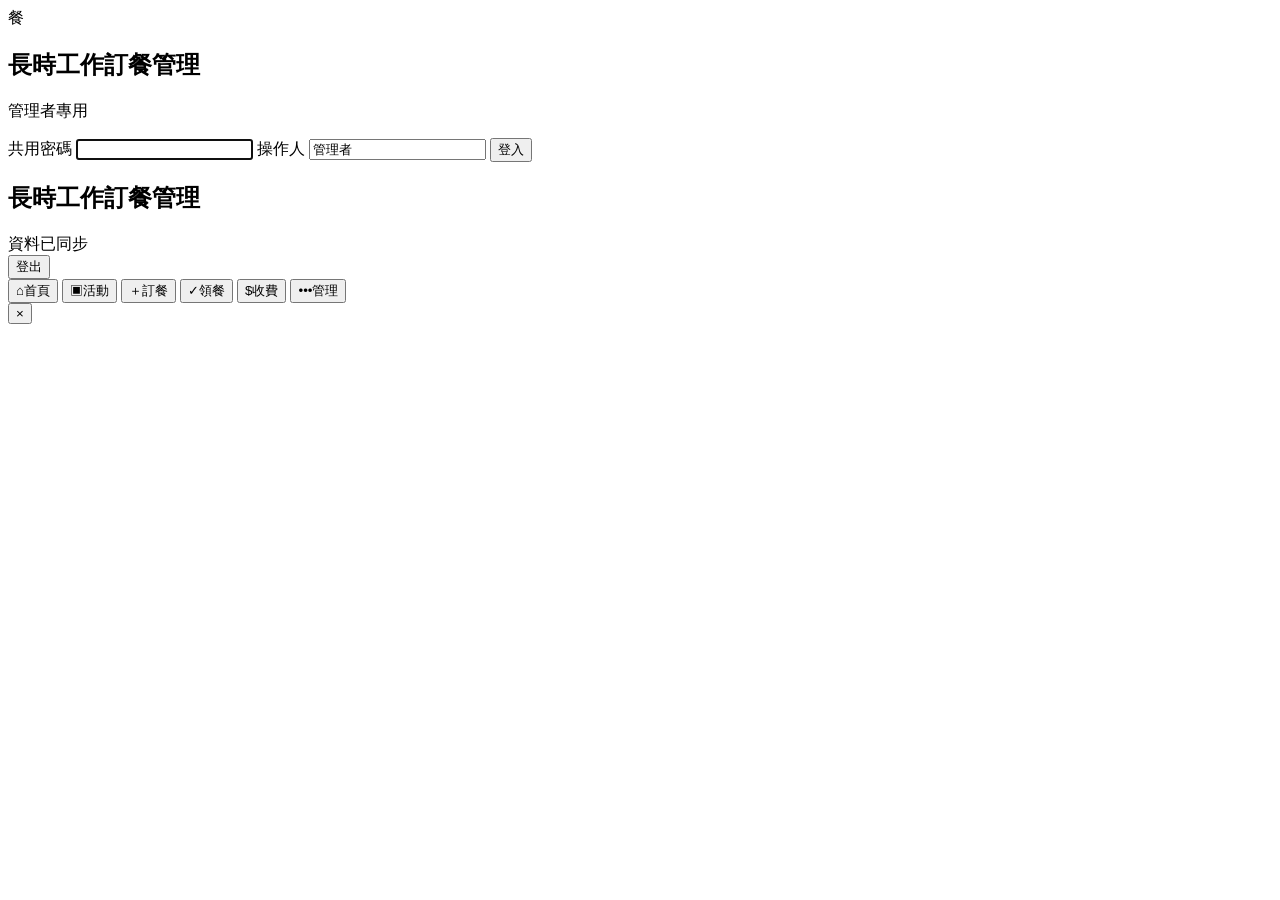
==== index.html @ 66627ad4 "Add index.html for GitHub Pages frontend" ====
<!doctype html>
<html lang="zh-Hant">
<head>
  <meta charset="utf-8">
  <meta name="viewport" content="width=device-width,initial-scale=1,viewport-fit=cover">
  <meta name="theme-color" content="#f4f6f8">
  <title>長時工作訂餐管理</title>
  <link rel="stylesheet" href="styles.css">
</head>
<body>
  <div id="app">
    <section id="loginView" class="login-shell">
      <div class="login-card">
        <div class="brand-mark">餐</div>
        <h1>長時工作訂餐管理</h1>
        <p>管理者專用</p>
        <form id="loginForm">
          <label>共用密碼
            <input id="passwordInput" type="password" autocomplete="current-password" required autofocus>
          </label>
          <label>操作人
            <input id="actorInput" type="text" value="管理者" maxlength="20">
          </label>
          <button class="btn primary wide" type="submit">登入</button>
        </form>
        <div id="loginError" class="error-text"></div>
      </div>
    </section>

    <section id="mainView" class="app-shell hidden">
      <header class="topbar">
        <div>
          <h1>長時工作訂餐管理</h1>
          <span id="syncText">資料已同步</span>
        </div>
        <button id="logoutBtn" class="btn ghost small">登出</button>
      </header>

      <main id="content" class="content"></main>

      <nav class="bottom-nav" aria-label="主要功能">
        <button data-page="home" class="active"><span>⌂</span>首頁</button>
        <button data-page="events"><span>▣</span>活動</button>
        <button data-page="orders"><span>＋</span>訂餐</button>
        <button data-page="pickup"><span>✓</span>領餐</button>
        <button data-page="charges"><span>$</span>收費</button>
        <button data-page="more"><span>•••</span>管理</button>
      </nav>
    </section>
  </div>

  <div id="modal" class="modal hidden" role="dialog" aria-modal="true">
    <div class="modal-backdrop" data-close-modal></div>
    <div class="modal-panel">
      <button class="modal-close" data-close-modal aria-label="關閉">×</button>
      <div id="modalBody"></div>
    </div>
  </div>

  <div id="toast" class="toast hidden"></div>
  <script src="app.js"></script>
</body>
</html>
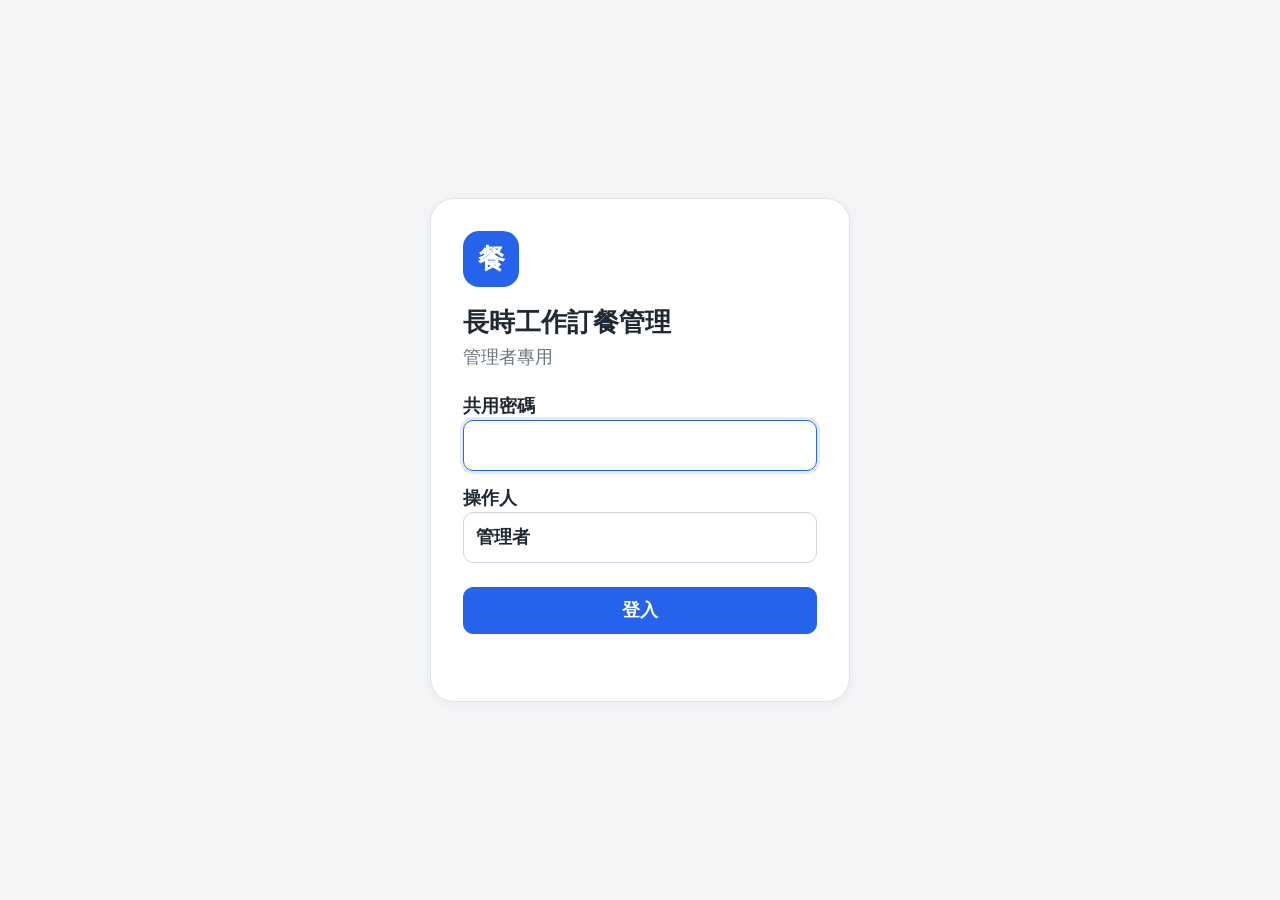
==== commit c44a49b2: "Load frontend version 1.2.0" ====
--- a/index.html
+++ b/index.html
@@ -58,6 +58,6 @@
   </div>
 
   <div id="toast" class="toast hidden"></div>
-  <script src="app.js"></script>
+  <script src="app.js?v=1.2.0"></script>
 </body>
 </html>
--- a/styles.css
+++ b/styles.css
@@ -0,0 +1,34 @@
+:root{
+  --bg:#f5f6f8;--card:#fff;--ink:#1f2933;--muted:#6b7280;--line:#dfe3e8;
+  --blue:#2563eb;--blue-soft:#eaf1ff;--green:#17824d;--green-soft:#e7f6ed;
+  --orange:#b95e08;--orange-soft:#fff3e2;--red:#c43b3b;--red-soft:#ffeded;
+  --shadow:0 2px 14px rgba(25,35,50,.06);--radius:16px;
+  --group-master:#6658d3;--group-day:#2a86c6;--group-shift:#28a06b;--group-other:#a06a33;
+}
+*{box-sizing:border-box}html{font-size:18px}body{margin:0;background:var(--bg);color:var(--ink);font-family:-apple-system,BlinkMacSystemFont,"Segoe UI","Noto Sans TC","PingFang TC",Arial,sans-serif;line-height:1.5}
+button,input,select,textarea{font:inherit}button{cursor:pointer}.hidden{display:none!important}
+.login-shell{min-height:100vh;display:grid;place-items:center;padding:24px}.login-card{width:min(420px,100%);background:#fff;border:1px solid var(--line);border-radius:24px;padding:32px;box-shadow:var(--shadow)}
+.brand-mark{width:56px;height:56px;border-radius:16px;background:var(--blue);color:#fff;display:grid;place-items:center;font-weight:800;font-size:1.5rem}.login-card h1{margin:16px 0 2px;font-size:1.45rem}.login-card p{margin:0 0 22px;color:var(--muted)}
+label{display:block;font-weight:700;margin:14px 0 6px}input,select,textarea{width:100%;border:1px solid #cfd5dc;border-radius:10px;padding:11px 12px;background:#fff;color:var(--ink)}input:focus,select:focus,textarea:focus{outline:3px solid rgba(37,99,235,.13);border-color:var(--blue)}textarea{min-height:80px;resize:vertical}
+.btn{border:1px solid var(--line);border-radius:10px;padding:9px 14px;background:#fff;color:var(--ink);font-weight:750}.btn:hover{filter:brightness(.98)}.btn.primary{background:var(--blue);border-color:var(--blue);color:#fff}.btn.success{background:var(--green);border-color:var(--green);color:#fff}.btn.danger{background:#fff;color:var(--red);border-color:#e7b8b8}.btn.ghost{background:transparent}.btn.small{font-size:.9rem;padding:6px 10px}.btn.wide{width:100%;margin-top:18px}.btn:disabled{opacity:.45;cursor:not-allowed}
+.error-text{color:var(--red);min-height:1.4em;margin-top:10px;font-weight:700}
+.app-shell{min-height:100vh;padding-bottom:86px}.topbar{height:76px;background:#fff;border-bottom:1px solid var(--line);display:flex;align-items:center;justify-content:space-between;padding:0 22px;position:sticky;top:0;z-index:15}.topbar h1{font-size:1.08rem;margin:0}.topbar span{color:var(--muted);font-size:.75rem}
+.content{max-width:1120px;margin:0 auto;padding:22px}.page-title{display:flex;align-items:flex-end;justify-content:space-between;gap:14px;margin-bottom:18px}.page-title h2{font-size:1.45rem;margin:0}.page-title p{margin:2px 0 0;color:var(--muted)}
+.grid{display:grid;gap:14px}.grid.cols-3{grid-template-columns:repeat(3,1fr)}.grid.cols-2{grid-template-columns:repeat(2,1fr)}.card{background:var(--card);border:1px solid var(--line);border-radius:var(--radius);box-shadow:var(--shadow);padding:18px}.card h3{margin:0 0 8px}.card p{margin:4px 0;color:var(--muted)}
+.status-card{min-height:144px;display:flex;flex-direction:column;justify-content:space-between}.status-card .count{font-size:2rem;font-weight:850;line-height:1}.status-card.register{border-left:5px solid var(--blue)}.status-card.pickup{border-left:5px solid var(--orange)}.status-card.money{border-left:5px solid var(--green)}
+.section-head{display:flex;align-items:center;justify-content:space-between;gap:10px;margin:24px 0 10px}.section-head h3{margin:0}.list{display:grid;gap:9px}.row{display:flex;align-items:center;gap:12px;background:#fff;border:1px solid var(--line);border-radius:12px;padding:12px 14px}.row-main{min-width:0;flex:1}.row-main strong{display:block}.row-main small{color:var(--muted)}.row-actions{display:flex;gap:7px;flex-wrap:wrap;justify-content:flex-end}
+.badge{display:inline-flex;align-items:center;gap:5px;border-radius:99px;padding:3px 8px;background:#eef1f4;color:#4b5563;font-size:.78rem;font-weight:750}.badge.blue{background:var(--blue-soft);color:var(--blue)}.badge.green{background:var(--green-soft);color:var(--green)}.badge.orange{background:var(--orange-soft);color:var(--orange)}.badge.red{background:var(--red-soft);color:var(--red)}
+.dot{width:10px;height:10px;border-radius:3px;display:inline-block;flex:0 0 auto}.dot.師級{background:var(--group-master)}.dot.常日{background:var(--group-day)}.dot.輪班{background:var(--group-shift)}.dot.其他{background:var(--group-other)}
+.toolbar{display:flex;gap:10px;align-items:end;flex-wrap:wrap;margin-bottom:14px}.toolbar>label{min-width:180px;flex:1;margin:0}.toolbar .btn{margin-bottom:0}.form-grid{display:grid;grid-template-columns:repeat(2,minmax(0,1fr));gap:12px}.form-grid label{margin:0}.form-grid .span-2{grid-column:1/-1}
+.meal-grid{display:grid;grid-template-columns:repeat(2,1fr);gap:10px;margin-top:14px}.meal-tile{border:1px solid var(--line);border-radius:12px;padding:12px}.meal-tile strong{display:block}.meal-tile small{color:var(--muted)}
+.person-order{align-items:flex-start}.order-lines{font-size:.9rem;margin-top:4px}.order-lines span{display:inline-block;background:#f2f4f6;border-radius:7px;padding:2px 6px;margin:2px 3px 2px 0}
+.menu-edit-row{display:grid;grid-template-columns:1fr 110px auto;gap:8px;align-items:center}.menu-edit-row input{padding:8px}.quantity-grid{display:grid;gap:8px}.quantity-row{display:grid;grid-template-columns:1fr 92px 72px;gap:8px;align-items:center;border-bottom:1px solid #eee;padding:8px 0}.quantity-row:last-child{border-bottom:0}.quantity-row input{padding:8px;text-align:center}.money{font-variant-numeric:tabular-nums;font-weight:800}
+.summary-strip{display:flex;gap:8px;overflow:auto;padding:2px 0 12px;position:sticky;top:76px;background:var(--bg);z-index:8}.summary-pill{flex:0 0 auto;background:#fff;border:1px solid var(--line);border-radius:99px;padding:8px 12px;font-weight:800;box-shadow:var(--shadow)}
+.pickup-row.done{opacity:.62;background:#f7fbf8}.pickup-row .name{font-size:1.05rem}.pickup-row .pickup-items{font-size:.88rem;color:#4b5563}
+.fee-share{background:#fff;border:1px solid #cfd5dc;border-radius:12px;overflow:hidden}.fee-share-head{display:flex;justify-content:space-between;background:#f2f4f6;padding:12px 14px;font-weight:850}.fee-share .fee-row{display:grid;grid-template-columns:1fr 110px 90px;gap:10px;padding:10px 14px;border-top:1px solid #e5e7eb;align-items:center}.paid{color:var(--green);font-weight:800}.unpaid{color:var(--red);font-weight:800}
+.tabs{display:flex;gap:8px;margin-bottom:14px;overflow:auto}.tabs button{white-space:nowrap}.tabs .active{background:var(--ink);color:#fff;border-color:var(--ink)}
+.bottom-nav{position:fixed;left:0;right:0;bottom:0;height:72px;background:rgba(255,255,255,.97);border-top:1px solid var(--line);display:grid;grid-template-columns:repeat(6,1fr);z-index:20;padding-bottom:env(safe-area-inset-bottom)}.bottom-nav button{border:0;background:transparent;color:#667085;font-size:.72rem;font-weight:750;display:flex;flex-direction:column;align-items:center;justify-content:center;gap:2px}.bottom-nav button span{font-size:1.15rem;line-height:1}.bottom-nav button.active{color:var(--blue);background:#f3f7ff}
+.modal{position:fixed;inset:0;z-index:50;display:grid;place-items:end center}.modal-backdrop{position:absolute;inset:0;background:rgba(16,24,40,.45)}.modal-panel{position:relative;width:min(650px,100%);max-height:88vh;overflow:auto;background:#fff;border-radius:22px 22px 0 0;padding:24px;box-shadow:0 -8px 30px rgba(0,0,0,.14)}.modal-close{position:absolute;right:12px;top:10px;border:0;background:transparent;font-size:1.7rem;color:#667085}.modal-panel h3{margin-top:0;padding-right:30px}.toast{position:fixed;left:50%;bottom:90px;transform:translateX(-50%);background:#18212b;color:#fff;padding:10px 16px;border-radius:10px;z-index:80;box-shadow:var(--shadow);font-weight:700}
+.empty{text-align:center;color:var(--muted);padding:34px 15px}.danger-zone{border-color:#efcaca}.desktop-only{display:block}
+@media(max-width:760px){html{font-size:18px}.topbar{height:68px;padding:0 14px}.topbar h1{font-size:1rem}.content{padding:14px}.grid.cols-3,.grid.cols-2{grid-template-columns:1fr}.status-card{min-height:112px}.status-card .count{font-size:1.65rem}.page-title{align-items:flex-start}.page-title h2{font-size:1.3rem}.row{padding:12px;align-items:flex-start}.row-actions{max-width:46%}.form-grid,.meal-grid{grid-template-columns:1fr}.form-grid .span-2{grid-column:auto}.menu-edit-row{grid-template-columns:1fr 88px;}.menu-edit-row .btn{grid-column:1/-1}.fee-share .fee-row{grid-template-columns:1fr 88px 72px;padding:9px 10px}.bottom-nav{height:70px}.bottom-nav button{font-size:.66rem}.modal-panel{padding:20px 15px}.summary-strip{top:68px}.desktop-only{display:none}}
+@media(min-width:761px){.bottom-nav{left:50%;right:auto;transform:translateX(-50%);width:min(780px,100%);border:1px solid var(--line);border-bottom:0;border-radius:16px 16px 0 0}}
